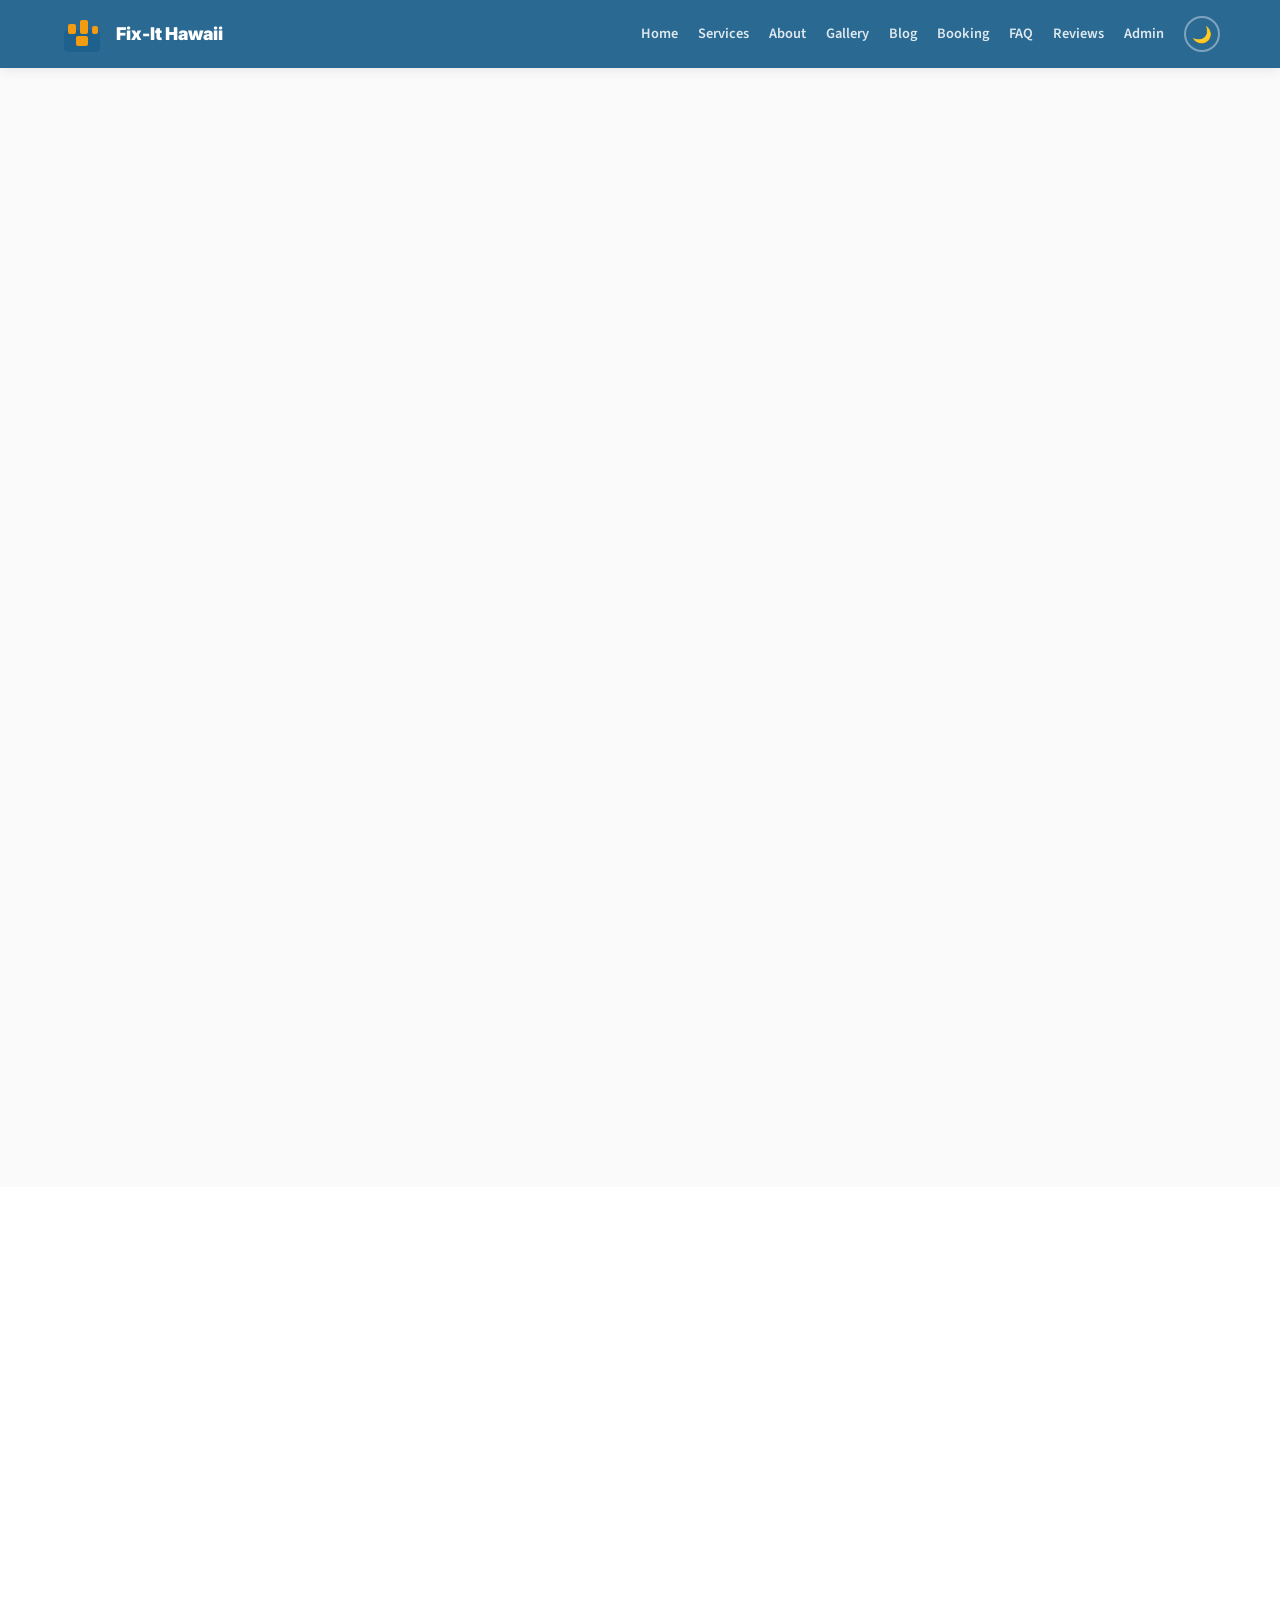
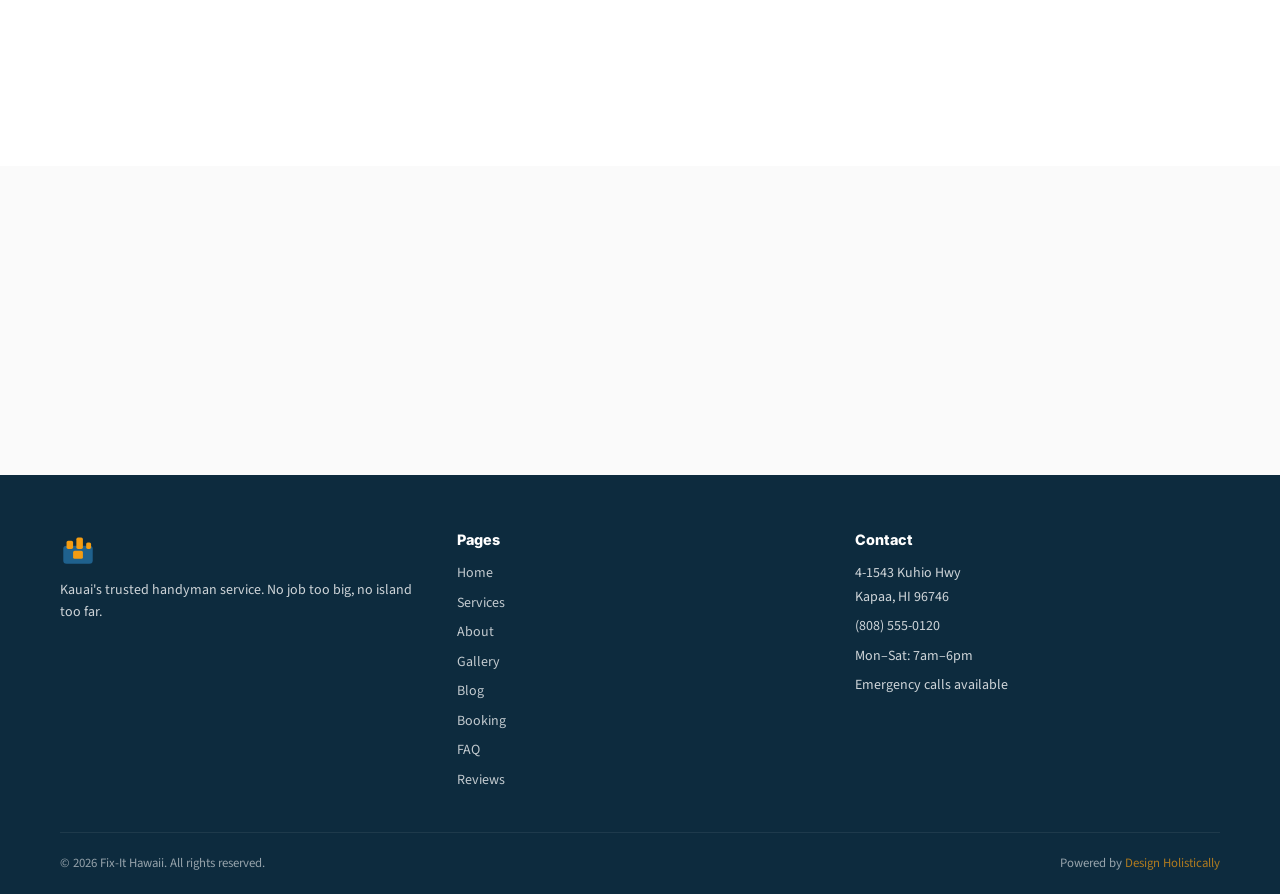
==== about.html @ 7d8e5ee3 "Initial commit: Fix-It Hawaii Handyman — Hawaii sample site (Kapaa, Kauai)" ====
<!DOCTYPE html>
<html lang="en" data-theme="light">
<head>
  <meta charset="UTF-8"/>
  <meta name="viewport" content="width=device-width, initial-scale=1.0"/>
  <title>About Us | Fix-It Hawaii — Kapaa, Kauai</title>
  <meta name="description" content="Learn about Fix-It Hawaii — Kauai's trusted handyman service based in Kapaa. Licensed, insured, and serving all of Kauai since 2009."/>
  <meta property="og:title" content="About Us | Fix-It Hawaii"/>
  <meta property="og:description" content="Learn about Fix-It Hawaii — Kauai's trusted handyman service based in Kapaa. Licensed, insured, and serving all of Kauai since 2009."/>
  <meta property="og:image" content="https://picsum.photos/1200/630?random=2001"/>
  <link rel="stylesheet" href="css/style.css"/>
  
</head>
<body>

    <header class="site-header" id="siteHeader">
      <div class="header-inner container">
        <a href="index.html" class="logo" aria-label="Fix-It Hawaii Home">
          <svg width="44" height="44" viewBox="0 0 44 44" fill="none" aria-hidden="true">
            <rect x="4" y="18" width="36" height="22" rx="4" fill="#1F618D"/>
            <rect x="8" y="12" width="8" height="10" rx="2" fill="#F39C12"/>
            <rect x="20" y="8" width="8" height="14" rx="2" fill="#F39C12"/>
            <rect x="32" y="14" width="6" height="8" rx="2" fill="#F39C12"/>
            <rect x="16" y="24" width="12" height="10" rx="2" fill="#F39C12"/>
          </svg>
          <span>Fix-It Hawaii</span>
        </a>
        <button class="hamburger" id="hamburger" aria-label="Toggle menu">
          <span></span><span></span><span></span>
        </button>
        <nav class="main-nav" id="mainNav">
          <a href="index.html">Home</a>
          <a href="services.html">Services</a>
          <a href="about.html">About</a>
          <a href="gallery.html">Gallery</a>
          <a href="blog.html">Blog</a>
          <a href="booking.html">Booking</a>
          <a href="faq.html">FAQ</a>
          <a href="reviews.html">Reviews</a>
          <a href="admin.html">Admin</a>
          <button class="dark-toggle" id="darkToggle" aria-label="Toggle dark mode">🌙</button>
        </nav>
      </div>
    </header>

    <section class="page-hero animate-in">
      <div class="container">
        <h1>About Fix-It Hawaii</h1>
        <p>Kauai's honest, hardworking handyman team — serving homeowners and property managers since 2009.</p>
      </div>
    </section>

    <section style="padding:4.5rem 0;background:var(--clr-bg)">
      <div class="container">
        <div class="about-split">
          <div class="animate-in">
            <img src="https://picsum.photos/700/520?random=2011" alt="Fix-It Hawaii team at work" loading="lazy"/>
          </div>
          <div class="about-text animate-in">
            <h2>Built on Honesty, Sustained by Craftsmanship</h2>
            <p>Fix-It Hawaii was founded in 2009 by Marcus Kahananui, a Kapaa native who grew up helping his grandfather maintain their family home on the North Shore. What started as word-of-mouth repairs for neighbors has grown into Kauai's most trusted handyman service — without losing the personal touch that started it all.</p>
            <p>Our philosophy is simple: show up when we say we will, charge what we quoted, and do work that lasts. In Hawaii's climate, that means using materials and methods specifically chosen for tropical conditions — humidity-resistant drywall compounds, salt-tolerant fasteners, and paints formulated for high-moisture environments.</p>
            <p>We serve all of Kauai — from Kapaa and Lihue to Princeville, Poipu, and Waimea. For larger renovation projects, we coordinate licensed subcontractors and manage the entire job so you only have one point of contact.</p>
            <div class="about-values">
              <div class="value-item">
                <h4>We Show Up</h4>
                <p>Confirmed appointments, on-time arrivals, every time.</p>
              </div>
              <div class="value-item">
                <h4>Honest Pricing</h4>
                <p>Free written estimates — you approve before we start.</p>
              </div>
              <div class="value-item">
                <h4>Island Knowledge</h4>
                <p>Materials and methods built for Kauai's climate.</p>
              </div>
              <div class="value-item">
                <h4>Fully Insured</h4>
                <p>Licensed in Hawaii with liability coverage on every job.</p>
              </div>
            </div>
          </div>
        </div>
      </div>
    </section>

    <section style="padding:4.5rem 0;background:var(--clr-surface)">
      <div class="container">
        <div class="section-header animate-in">
          <h2>Meet the Team</h2>
          <p>Experienced tradespeople who take pride in their work and respect your home.</p>
        </div>
        <div class="team-grid">
          <div class="team-card animate-in">
            <img src="https://picsum.photos/400/400?random=2012" alt="Marcus Kahananui — Owner" loading="lazy"/>
            <div class="team-card-body">
              <h3>Marcus Kahananui</h3>
              <p>Owner &amp; Lead Carpenter</p>
            </div>
          </div>
          <div class="team-card animate-in">
            <img src="https://picsum.photos/400/400?random=2013" alt="Kaimana Silva — Plumbing & Electrical" loading="lazy"/>
            <div class="team-card-body">
              <h3>Kaimana Silva</h3>
              <p>Plumbing &amp; Electrical</p>
            </div>
          </div>
          <div class="team-card animate-in">
            <img src="https://picsum.photos/400/400?random=2014" alt="Rosa Ferreira — Painting Specialist" loading="lazy"/>
            <div class="team-card-body">
              <h3>Rosa Ferreira</h3>
              <p>Painting Specialist</p>
            </div>
          </div>
          <div class="team-card animate-in">
            <img src="https://picsum.photos/400/400?random=2015" alt="Dani Akana — Drywall & Repairs" loading="lazy"/>
            <div class="team-card-body">
              <h3>Dani Akana</h3>
              <p>Drywall &amp; General Repairs</p>
            </div>
          </div>
        </div>
      </div>
    </section>

    <section class="cta-section animate-in">
      <div class="container cta-inner">
        <h2>Let's Fix Something Together</h2>
        <p>One call. One team. Every repair handled with care. Free estimates for all Kauai homeowners.</p>
        <a href="booking.html" class="btn btn-primary">Request a Quote</a>
      </div>
    </section>

    <footer class="site-footer">
      <div class="container">
        <div class="footer-grid">
          <div class="footer-brand">
            <svg width="36" height="36" viewBox="0 0 44 44" fill="none">
              <rect x="4" y="18" width="36" height="22" rx="4" fill="#1F618D"/>
              <rect x="8" y="12" width="8" height="10" rx="2" fill="#F39C12"/>
              <rect x="20" y="8" width="8" height="14" rx="2" fill="#F39C12"/>
              <rect x="32" y="14" width="6" height="8" rx="2" fill="#F39C12"/>
              <rect x="16" y="24" width="12" height="10" rx="2" fill="#F39C12"/>
            </svg>
            <p>Kauai's trusted handyman service. No job too big, no island too far.</p>
          </div>
          <div class="footer-links">
            <h4>Pages</h4>
            <a href="index.html">Home</a>
            <a href="services.html">Services</a>
            <a href="about.html">About</a>
            <a href="gallery.html">Gallery</a>
            <a href="blog.html">Blog</a>
            <a href="booking.html">Booking</a>
            <a href="faq.html">FAQ</a>
            <a href="reviews.html">Reviews</a>
          </div>
          <div class="footer-contact">
            <h4>Contact</h4>
            <p>4-1543 Kuhio Hwy<br>Kapaa, HI 96746</p>
            <p><a href="tel:+18085550120">(808) 555-0120</a></p>
            <p>Mon–Sat: 7am–6pm</p>
            <p>Emergency calls available</p>
          </div>
        </div>
        <div class="footer-bottom">
          <p>&copy; 2026 Fix-It Hawaii. All rights reserved.</p>
          <p>Powered by <a href="https://designholistically.com" target="_blank">Design Holistically</a></p>
        </div>
      </div>
    </footer>
    <button class="back-to-top" id="backToTop" aria-label="Back to top">↑</button>
    <script src="js/main.js"></script>
</body>
</html>
---- css/style.css ----
@import url('https://fonts.googleapis.com/css2?family=Inter:wght@400;500;600;700;800;900&family=Source+Sans+3:wght@300;400;600;700&display=swap');

/* ── CSS Custom Properties ─────────────────────────────────────────── */
:root {
  --clr-primary:   #1F618D;
  --clr-accent:    #F39C12;
  --clr-bg:        #FAFAFA;
  --clr-surface:   #FFFFFF;
  --clr-text:      #1A1A1A;
  --clr-muted:     #5A6470;
  --clr-border:    #E0E4E8;
  --clr-hero-bg:   #0D2B3E;

  --font-heading:  'Inter', sans-serif;
  --font-body:     'Source Sans 3', sans-serif;

  --radius:        8px;
  --radius-lg:     14px;
  --shadow:        0 2px 12px rgba(0,0,0,.08);
  --shadow-lg:     0 8px 32px rgba(0,0,0,.14);
  --transition:    .25s ease;
  --container:     1200px;
}

[data-theme="dark"] {
  --clr-bg:      #0D1B26;
  --clr-surface: #132233;
  --clr-text:    #F0F4F8;
  --clr-muted:   #8FA3B3;
  --clr-border:  #1F3448;
}

/* ── Reset & Base ───────────────────────────────────────────────────── */
*, *::before, *::after { box-sizing: border-box; margin: 0; padding: 0; }
html { scroll-behavior: smooth; }
body { font-family: var(--font-body); background: var(--clr-bg); color: var(--clr-text); line-height: 1.65; font-size: 1rem; transition: background var(--transition), color var(--transition); }
img { max-width: 100%; height: auto; display: block; }
a { color: var(--clr-primary); text-decoration: none; }
a:hover { text-decoration: underline; }
h1,h2,h3,h4 { font-family: var(--font-heading); font-weight: 800; line-height: 1.2; }
.container { max-width: var(--container); margin: 0 auto; padding: 0 1.25rem; }

/* ── Buttons ────────────────────────────────────────────────────────── */
.btn { display: inline-block; padding: .75rem 1.75rem; border-radius: var(--radius); font-weight: 700; font-family: var(--font-heading); cursor: pointer; border: none; transition: all var(--transition); font-size: .95rem; text-decoration: none; }
.btn-primary { background: var(--clr-accent); color: #1A1A1A; }
.btn-primary:hover { background: #E67E22; transform: translateY(-2px); box-shadow: 0 6px 18px rgba(243,156,18,.35); text-decoration: none; }
.btn-secondary { background: transparent; border: 2px solid var(--clr-primary); color: var(--clr-primary); }
.btn-secondary:hover { background: var(--clr-primary); color: #fff; text-decoration: none; }
.btn-outline { background: transparent; border: 2px solid rgba(255,255,255,.7); color: #fff; }
.btn-outline:hover { background: rgba(255,255,255,.15); text-decoration: none; }

/* ── Header ─────────────────────────────────────────────────────────── */
.site-header { position: sticky; top: 0; z-index: 100; background: rgba(31,97,141,.95); backdrop-filter: blur(12px); box-shadow: var(--shadow); }
.header-inner { display: flex; align-items: center; justify-content: space-between; height: 68px; gap: 1rem; }
.logo { display: flex; align-items: center; gap: .75rem; font-family: var(--font-heading); font-weight: 900; font-size: 1.1rem; color: #fff; text-decoration: none; }
.logo svg { flex-shrink: 0; }
.main-nav { display: flex; align-items: center; gap: 1.25rem; }
.main-nav a { color: rgba(255,255,255,.85); font-weight: 600; font-size: .9rem; transition: color var(--transition); text-decoration: none; }
.main-nav a:hover, .main-nav a.active { color: var(--clr-accent); }
.dark-toggle { background: none; border: 2px solid rgba(255,255,255,.4); border-radius: 50%; width: 36px; height: 36px; cursor: pointer; font-size: 1rem; color: #fff; transition: all var(--transition); }
.dark-toggle:hover { background: rgba(255,255,255,.15); }
.hamburger { display: none; flex-direction: column; gap: 5px; background: none; border: none; cursor: pointer; padding: .25rem; }
.hamburger span { display: block; width: 24px; height: 2px; background: #fff; transition: all var(--transition); }

@media (max-width: 900px) {
  .hamburger { display: flex; }
  .main-nav { display: none; position: absolute; top: 68px; left: 0; right: 0; background: var(--clr-primary); flex-direction: column; padding: 1.5rem 1.25rem; gap: .75rem; border-top: 1px solid rgba(255,255,255,.15); }
  .main-nav.open { display: flex; }
  .main-nav a { font-size: 1.1rem; padding: .5rem 0; }
}

/* ── Hero ───────────────────────────────────────────────────────────── */
.hero { background: var(--clr-hero-bg); color: #fff; padding: 5rem 0 4rem; position: relative; overflow: hidden; }
.hero::before { content: ''; position: absolute; inset: 0; background: linear-gradient(135deg, rgba(31,97,141,.9) 0%, rgba(13,43,62,.95) 100%); }
.hero-inner { position: relative; z-index: 1; display: grid; gap: 3rem; align-items: center; }
@media(min-width:900px){ .hero-inner { grid-template-columns: 1fr 1fr; } }
.hero-content .eyebrow { display: inline-block; background: var(--clr-accent); color: #1A1A1A; padding: .3rem .9rem; border-radius: 2rem; font-size: .8rem; font-weight: 700; margin-bottom: 1rem; letter-spacing: .04em; text-transform: uppercase; }
.hero h1 { font-size: clamp(2rem, 5vw, 3.2rem); font-weight: 900; margin-bottom: 1rem; line-height: 1.1; }
.hero h1 span { color: var(--clr-accent); }
.hero-sub { font-size: 1.15rem; opacity: .9; margin-bottom: 2rem; max-width: 500px; }
.hero-btns { display: flex; gap: 1rem; flex-wrap: wrap; }
.hero-img img { border-radius: var(--radius-lg); box-shadow: 0 20px 60px rgba(0,0,0,.4); width: 100%; }
.hero-badges { display: flex; gap: 1rem; flex-wrap: wrap; margin-top: 1.75rem; }
.hero-badge { background: rgba(255,255,255,.1); border: 1px solid rgba(255,255,255,.2); border-radius: var(--radius); padding: .5rem 1rem; font-size: .8rem; font-weight: 600; color: rgba(255,255,255,.9); }

/* ── Page Hero ──────────────────────────────────────────────────────── */
.page-hero { background: var(--clr-hero-bg); color: #fff; padding: 4rem 0 3rem; text-align: center; }
.page-hero h1 { font-size: clamp(1.75rem, 4vw, 2.8rem); margin-bottom: .75rem; }
.page-hero p { font-size: 1.1rem; opacity: .85; max-width: 600px; margin: 0 auto; }
.page-hero .blog-tag { background: var(--clr-accent); color: #1A1A1A; padding: .3rem .9rem; border-radius: 2rem; font-size: .8rem; font-weight: 700; display: inline-block; margin-bottom: .75rem; }
.page-hero .post-meta { margin-top: .75rem; opacity: .7; font-size: .9rem; }
.page-hero .rating-summary { margin-bottom: 1rem; }
.page-hero .rating-big { font-size: 4rem; font-weight: 900; line-height: 1; color: var(--clr-accent); }
.page-hero .rating-stars { font-size: 1.5rem; color: var(--clr-accent); margin: .25rem 0; }

/* ── Sections ───────────────────────────────────────────────────────── */
section { padding: 4.5rem 0; }

/* ── Services Overview ──────────────────────────────────────────────── */
.services-overview { background: var(--clr-bg); }
.section-header { text-align: center; margin-bottom: 3rem; }
.section-header h2 { font-size: clamp(1.6rem, 3.5vw, 2.4rem); margin-bottom: .75rem; }
.section-header p { color: var(--clr-muted); max-width: 580px; margin: 0 auto; }
.services-grid { display: grid; grid-template-columns: repeat(auto-fit, minmax(240px, 1fr)); gap: 1.5rem; }
.service-card { background: var(--clr-surface); border-radius: var(--radius-lg); padding: 2rem 1.5rem; border: 2px solid transparent; transition: all var(--transition); box-shadow: var(--shadow); }
.service-card:hover { border-color: var(--clr-accent); transform: translateY(-4px); box-shadow: var(--shadow-lg); }
.service-icon { font-size: 2.5rem; margin-bottom: 1rem; }
.service-card h3 { font-size: 1.1rem; margin-bottom: .5rem; color: var(--clr-primary); }
.service-card p { font-size: .9rem; color: var(--clr-muted); }
.service-price { display: inline-block; margin-top: .75rem; font-weight: 700; color: var(--clr-accent); font-size: .9rem; background: rgba(243,156,18,.12); padding: .2rem .7rem; border-radius: 2rem; }

/* ── Services Page ──────────────────────────────────────────────────── */
.services-detail-grid { display: grid; gap: 2rem; }
@media(min-width:768px){ .services-detail-grid { grid-template-columns: 1fr 1fr; } }
.service-detail-card { background: var(--clr-surface); border-radius: var(--radius-lg); overflow: hidden; box-shadow: var(--shadow); border-top: 4px solid var(--clr-accent); }
.service-detail-card img { width: 100%; height: 220px; object-fit: cover; }
.service-detail-body { padding: 1.75rem; }
.service-detail-body h2 { font-size: 1.3rem; margin-bottom: .5rem; }
.service-detail-body p { color: var(--clr-muted); margin-bottom: 1rem; }
.service-includes { list-style: none; }
.service-includes li { padding: .3rem 0; font-size: .9rem; }
.service-includes li::before { content: '✓ '; color: var(--clr-accent); font-weight: 700; }
.service-price-tag { font-size: 1.5rem; font-weight: 900; color: var(--clr-primary); margin-top: 1rem; }

/* ── Why Us ────────────────────────────────────────────────────────── */
.why-us { background: var(--clr-surface); }
.why-grid { display: grid; gap: 1.5rem; grid-template-columns: repeat(auto-fit, minmax(220px, 1fr)); }
.why-card { text-align: center; padding: 2rem 1.5rem; background: var(--clr-bg); border-radius: var(--radius-lg); }
.why-icon { font-size: 2.5rem; margin-bottom: 1rem; }
.why-card h3 { font-size: 1.05rem; margin-bottom: .5rem; color: var(--clr-primary); }
.why-card p { font-size: .875rem; color: var(--clr-muted); }

/* ── Testimonials ───────────────────────────────────────────────────── */
.testimonials { background: var(--clr-primary); color: #fff; }
.testimonials .section-header h2 { color: #fff; }
.testimonials .section-header p { color: rgba(255,255,255,.75); }
.testi-grid { display: grid; gap: 1.5rem; grid-template-columns: repeat(auto-fit, minmax(280px, 1fr)); }
.testi-card { background: rgba(255,255,255,.1); border: 1px solid rgba(255,255,255,.2); border-radius: var(--radius-lg); padding: 1.75rem; }
.testi-stars { color: var(--clr-accent); font-size: 1rem; margin-bottom: .75rem; }
.testi-text { font-style: italic; opacity: .9; margin-bottom: 1rem; line-height: 1.6; }
.testi-author { display: flex; align-items: center; gap: .75rem; }
.testi-photo { width: 48px; height: 48px; border-radius: 50%; object-fit: cover; border: 2px solid var(--clr-accent); }
.testi-name { font-weight: 700; font-size: .9rem; }
.testi-loc { font-size: .8rem; opacity: .7; }

/* ── CTA Section ────────────────────────────────────────────────────── */
.cta-section { background: var(--clr-accent); }
.cta-inner { text-align: center; }
.cta-inner h2 { font-size: clamp(1.6rem, 3vw, 2.2rem); margin-bottom: .75rem; color: #1A1A1A; }
.cta-inner p { color: rgba(0,0,0,.7); margin-bottom: 2rem; font-size: 1.1rem; }
.cta-inner .btn-primary { background: var(--clr-primary); color: #fff; }
.cta-inner .btn-primary:hover { background: #154360; }

/* ── About ──────────────────────────────────────────────────────────── */
.about-split { display: grid; gap: 3rem; align-items: center; }
@media(min-width:768px){ .about-split { grid-template-columns: 1fr 1fr; } }
.about-split img { border-radius: var(--radius-lg); box-shadow: var(--shadow-lg); width: 100%; }
.about-text h2 { font-size: clamp(1.5rem, 3vw, 2rem); margin-bottom: 1rem; }
.about-text p { color: var(--clr-muted); margin-bottom: 1rem; }
.about-values { display: grid; gap: 1.25rem; margin-top: 2rem; grid-template-columns: 1fr 1fr; }
.value-item { background: var(--clr-surface); border-radius: var(--radius); padding: 1.25rem; border-left: 4px solid var(--clr-accent); box-shadow: var(--shadow); }
.value-item h4 { font-size: .95rem; margin-bottom: .25rem; color: var(--clr-primary); }
.value-item p { font-size: .85rem; color: var(--clr-muted); }
.team-grid { display: grid; gap: 1.5rem; grid-template-columns: repeat(auto-fit, minmax(200px, 1fr)); margin-top: 3rem; }
.team-card { background: var(--clr-surface); border-radius: var(--radius-lg); overflow: hidden; text-align: center; box-shadow: var(--shadow); }
.team-card img { width: 100%; height: 220px; object-fit: cover; }
.team-card-body { padding: 1.25rem; }
.team-card-body h3 { font-size: 1.05rem; }
.team-card-body p { font-size: .85rem; color: var(--clr-muted); }

/* ── Gallery ────────────────────────────────────────────────────────── */
.gallery-masonry { columns: 1; gap: 1.25rem; }
@media(min-width:600px){ .gallery-masonry { columns: 2; } }
@media(min-width:900px){ .gallery-masonry { columns: 3; } }
.gallery-item { position: relative; break-inside: avoid; margin-bottom: 1.25rem; border-radius: var(--radius); overflow: hidden; }
.gallery-item img { width: 100%; display: block; transition: transform .4s; }
.gallery-item:hover img { transform: scale(1.05); }
.gallery-overlay { position: absolute; bottom: 0; left: 0; right: 0; background: linear-gradient(transparent, rgba(31,97,141,.9)); color: #fff; padding: 1.25rem; transform: translateY(100%); transition: transform .3s; }
.gallery-item:hover .gallery-overlay { transform: translateY(0); }
.gallery-overlay h3 { font-size: 1rem; margin-bottom: .25rem; }
.gallery-overlay p { font-size: .85rem; opacity: .9; }

/* ── Blog ───────────────────────────────────────────────────────────── */
.blog-grid { display: grid; gap: 2rem; grid-template-columns: repeat(auto-fit, minmax(300px, 1fr)); }
.blog-card { background: var(--clr-surface); border-radius: var(--radius-lg); overflow: hidden; box-shadow: var(--shadow); transition: transform var(--transition), box-shadow var(--transition); }
.blog-card:hover { transform: translateY(-4px); box-shadow: var(--shadow-lg); }
.blog-card img { width: 100%; height: 210px; object-fit: cover; }
.blog-card-body { padding: 1.5rem; }
.blog-tag { display: inline-block; background: rgba(243,156,18,.15); color: #B7770D; font-size: .75rem; font-weight: 700; padding: .2rem .7rem; border-radius: 2rem; margin-bottom: .75rem; text-transform: uppercase; letter-spacing: .04em; }
.blog-card-body h2 { font-size: 1.1rem; margin-bottom: .5rem; line-height: 1.4; }
.blog-card-body h2 a { color: var(--clr-text); }
.blog-card-body h2 a:hover { color: var(--clr-primary); text-decoration: none; }
.blog-card-body p { font-size: .9rem; color: var(--clr-muted); margin-bottom: 1rem; }
.read-more { font-weight: 700; color: var(--clr-primary); font-size: .875rem; }
.read-more:hover { text-decoration: underline; }

/* ── Blog Post ──────────────────────────────────────────────────────── */
.blog-post-layout { display: grid; gap: 3rem; padding-top: 3rem; padding-bottom: 3rem; }
@media(min-width:900px){ .blog-post-layout { grid-template-columns: 1fr 300px; } }
.post-content { font-size: 1.05rem; line-height: 1.8; }
.post-content h2 { font-size: 1.5rem; margin: 2rem 0 .75rem; color: var(--clr-primary); }
.post-content p { margin-bottom: 1.25rem; color: var(--clr-text); }
.post-content strong { color: var(--clr-text); }
.post-hero-img { border-radius: var(--radius-lg); margin-bottom: 2rem; width: 100%; }
.post-footer { display: flex; gap: 1rem; flex-wrap: wrap; margin-top: 2rem; padding-top: 1.5rem; border-top: 1px solid var(--clr-border); }
.post-sidebar .sidebar-card { background: var(--clr-surface); border-radius: var(--radius-lg); padding: 1.5rem; margin-bottom: 1.5rem; box-shadow: var(--shadow); }
.post-sidebar .sidebar-card h3 { font-size: 1rem; margin-bottom: .75rem; }
.post-sidebar .sidebar-card p { font-size: .875rem; color: var(--clr-muted); margin-bottom: 1rem; }
.sidebar-link { display: block; color: var(--clr-primary); font-size: .875rem; padding: .4rem 0; border-bottom: 1px solid var(--clr-border); }
.sidebar-link:last-child { border-bottom: none; }

/* ── Booking ────────────────────────────────────────────────────────── */
.booking-section { padding: 3rem 0 5rem; }
.booking-wrapper { max-width: 720px; margin: 0 auto; }
.step-indicators { display: flex; align-items: center; justify-content: center; margin-bottom: 2.5rem; gap: 0; }
.step-item { display: flex; flex-direction: column; align-items: center; gap: .3rem; }
.step-dot { width: 36px; height: 36px; border-radius: 50%; background: var(--clr-border); color: var(--clr-muted); font-weight: 700; font-size: .875rem; display: flex; align-items: center; justify-content: center; transition: all var(--transition); }
.step-item.active .step-dot { background: var(--clr-primary); color: #fff; }
.step-item span { font-size: .75rem; color: var(--clr-muted); font-weight: 600; }
.step-line { flex: 1; height: 2px; background: var(--clr-border); min-width: 40px; margin-bottom: 1.2rem; }
.form-step { display: none; }
.form-step.active { display: block; animation: fadeIn .3s ease; }
@keyframes fadeIn { from{opacity:0;transform:translateY(10px)} to{opacity:1;transform:translateY(0)} }
.booking-form h2 { font-size: 1.4rem; margin-bottom: 1.5rem; color: var(--clr-primary); }
.form-group { margin-bottom: 1.25rem; }
.form-group label { display: block; font-weight: 600; margin-bottom: .4rem; font-size: .9rem; }
.form-group input, .form-group select, .form-group textarea { width: 100%; padding: .75rem 1rem; border: 2px solid var(--clr-border); border-radius: var(--radius); font-family: var(--font-body); font-size: 1rem; background: var(--clr-surface); color: var(--clr-text); transition: border-color var(--transition); }
.form-group input:focus, .form-group select:focus, .form-group textarea:focus { outline: none; border-color: var(--clr-primary); }
.form-row { display: grid; gap: 1rem; grid-template-columns: 1fr 1fr; }
.form-nav { display: flex; gap: 1rem; justify-content: flex-end; margin-top: 1.5rem; }
.service-select-grid { display: grid; gap: 1rem; grid-template-columns: repeat(auto-fill, minmax(200px, 1fr)); margin-bottom: 1rem; }
.service-option input { display: none; }
.service-opt-card { background: var(--clr-surface); border: 2px solid var(--clr-border); border-radius: var(--radius); padding: 1.25rem 1rem; text-align: center; cursor: pointer; transition: all var(--transition); }
.service-option input:checked + .service-opt-card { border-color: var(--clr-accent); background: rgba(243,156,18,.08); }
.service-opt-card:hover { border-color: var(--clr-primary); }
.svc-icon { font-size: 1.75rem; display: block; margin-bottom: .5rem; }
.confirmation-card { background: var(--clr-surface); border-radius: var(--radius-lg); padding: 2rem; border: 2px solid var(--clr-accent); }
.summary-grid { display: grid; gap: .75rem; margin-bottom: 1.25rem; }
.summary-row { display: flex; gap: 1rem; font-size: .95rem; }
.summary-row strong { min-width: 120px; color: var(--clr-muted); }
.confirm-note { font-size: .875rem; color: var(--clr-muted); margin-top: 1rem; }
.success-message { text-align: center; padding: 3rem 1rem; }
.success-icon { font-size: 4rem; margin-bottom: 1rem; }
.success-message h2 { font-size: 1.75rem; margin-bottom: .75rem; }
.success-message p { color: var(--clr-muted); margin-bottom: 2rem; }

/* ── FAQ ────────────────────────────────────────────────────────────── */
.faq-list { max-width: 800px; margin: 0 auto; }
.faq-item { border: 1px solid var(--clr-border); border-radius: var(--radius); margin-bottom: 1rem; overflow: hidden; background: var(--clr-surface); }
.faq-question { width: 100%; text-align: left; padding: 1.25rem 1.5rem; background: none; border: none; font-family: var(--font-heading); font-weight: 700; font-size: 1rem; color: var(--clr-text); cursor: pointer; display: flex; justify-content: space-between; align-items: center; gap: 1rem; }
.faq-icon { font-size: 1.25rem; color: var(--clr-accent); transition: transform var(--transition); flex-shrink: 0; }
.faq-item.open .faq-icon { transform: rotate(45deg); }
.faq-answer { display: none; padding: 0 1.5rem 1.25rem; }
.faq-item.open .faq-answer { display: block; }
.faq-answer p { color: var(--clr-muted); line-height: 1.7; }

/* ── Reviews ────────────────────────────────────────────────────────── */
.reviews-grid { display: grid; gap: 1.5rem; grid-template-columns: repeat(auto-fit, minmax(280px, 1fr)); }
.review-card { background: var(--clr-surface); border-radius: var(--radius-lg); padding: 1.75rem; box-shadow: var(--shadow); border-top: 3px solid var(--clr-accent); }
.reviewer-info { display: flex; align-items: center; gap: 1rem; margin-bottom: 1rem; }
.reviewer-photo { width: 56px; height: 56px; border-radius: 50%; object-fit: cover; border: 3px solid var(--clr-accent); }
.reviewer-info h3 { font-size: 1rem; margin-bottom: .2rem; }
.review-stars { color: #F1C40F; font-size: 1rem; }
.review-service { font-size: .75rem; color: var(--clr-muted); font-weight: 600; }
.review-text { font-style: italic; color: var(--clr-muted); line-height: 1.7; font-size: .95rem; }

/* ── Footer ─────────────────────────────────────────────────────────── */
.site-footer { background: #0D2B3E; color: rgba(255,255,255,.8); padding: 3.5rem 0 0; }
.footer-grid { display: grid; gap: 2rem; grid-template-columns: repeat(auto-fit, minmax(180px, 1fr)); margin-bottom: 2.5rem; }
.footer-brand { display: flex; flex-direction: column; gap: .75rem; }
.footer-brand svg { flex-shrink: 0; }
.footer-brand p { font-size: .875rem; line-height: 1.6; }
.footer-links, .footer-contact { display: flex; flex-direction: column; gap: .4rem; }
.footer-links h4, .footer-contact h4 { color: #fff; font-size: .9rem; margin-bottom: .5rem; font-family: var(--font-heading); }
.footer-links a { color: rgba(255,255,255,.75); font-size: .875rem; text-decoration: none; transition: color var(--transition); }
.footer-links a:hover { color: var(--clr-accent); }
.footer-contact p { font-size: .875rem; }
.footer-contact a { color: rgba(255,255,255,.8); }
.footer-contact a:hover { color: var(--clr-accent); }
.footer-bottom { border-top: 1px solid rgba(255,255,255,.1); padding: 1.25rem 0; display: flex; justify-content: space-between; flex-wrap: wrap; gap: .5rem; font-size: .8rem; opacity: .7; }
.footer-bottom a { color: var(--clr-accent); }

/* ── Back to Top ────────────────────────────────────────────────────── */
.back-to-top { position: fixed; bottom: 1.5rem; right: 1.5rem; width: 44px; height: 44px; background: var(--clr-primary); color: #fff; border: none; border-radius: 50%; font-size: 1.1rem; cursor: pointer; box-shadow: var(--shadow-lg); opacity: 0; transform: translateY(20px); transition: all var(--transition); z-index: 99; }
.back-to-top.visible { opacity: 1; transform: translateY(0); }
.back-to-top:hover { background: var(--clr-accent); color: #1A1A1A; }

/* ── Scroll Animations ──────────────────────────────────────────────── */
.animate-in { opacity: 0; transform: translateY(24px); transition: opacity .6s ease, transform .6s ease; }
.animate-in.visible { opacity: 1; transform: translateY(0); }

/* ── Schema.org visually hidden ─────────────────────────────────────── */
.sr-only { position:absolute;width:1px;height:1px;padding:0;margin:-1px;overflow:hidden;clip:rect(0,0,0,0);white-space:nowrap;border:0; }
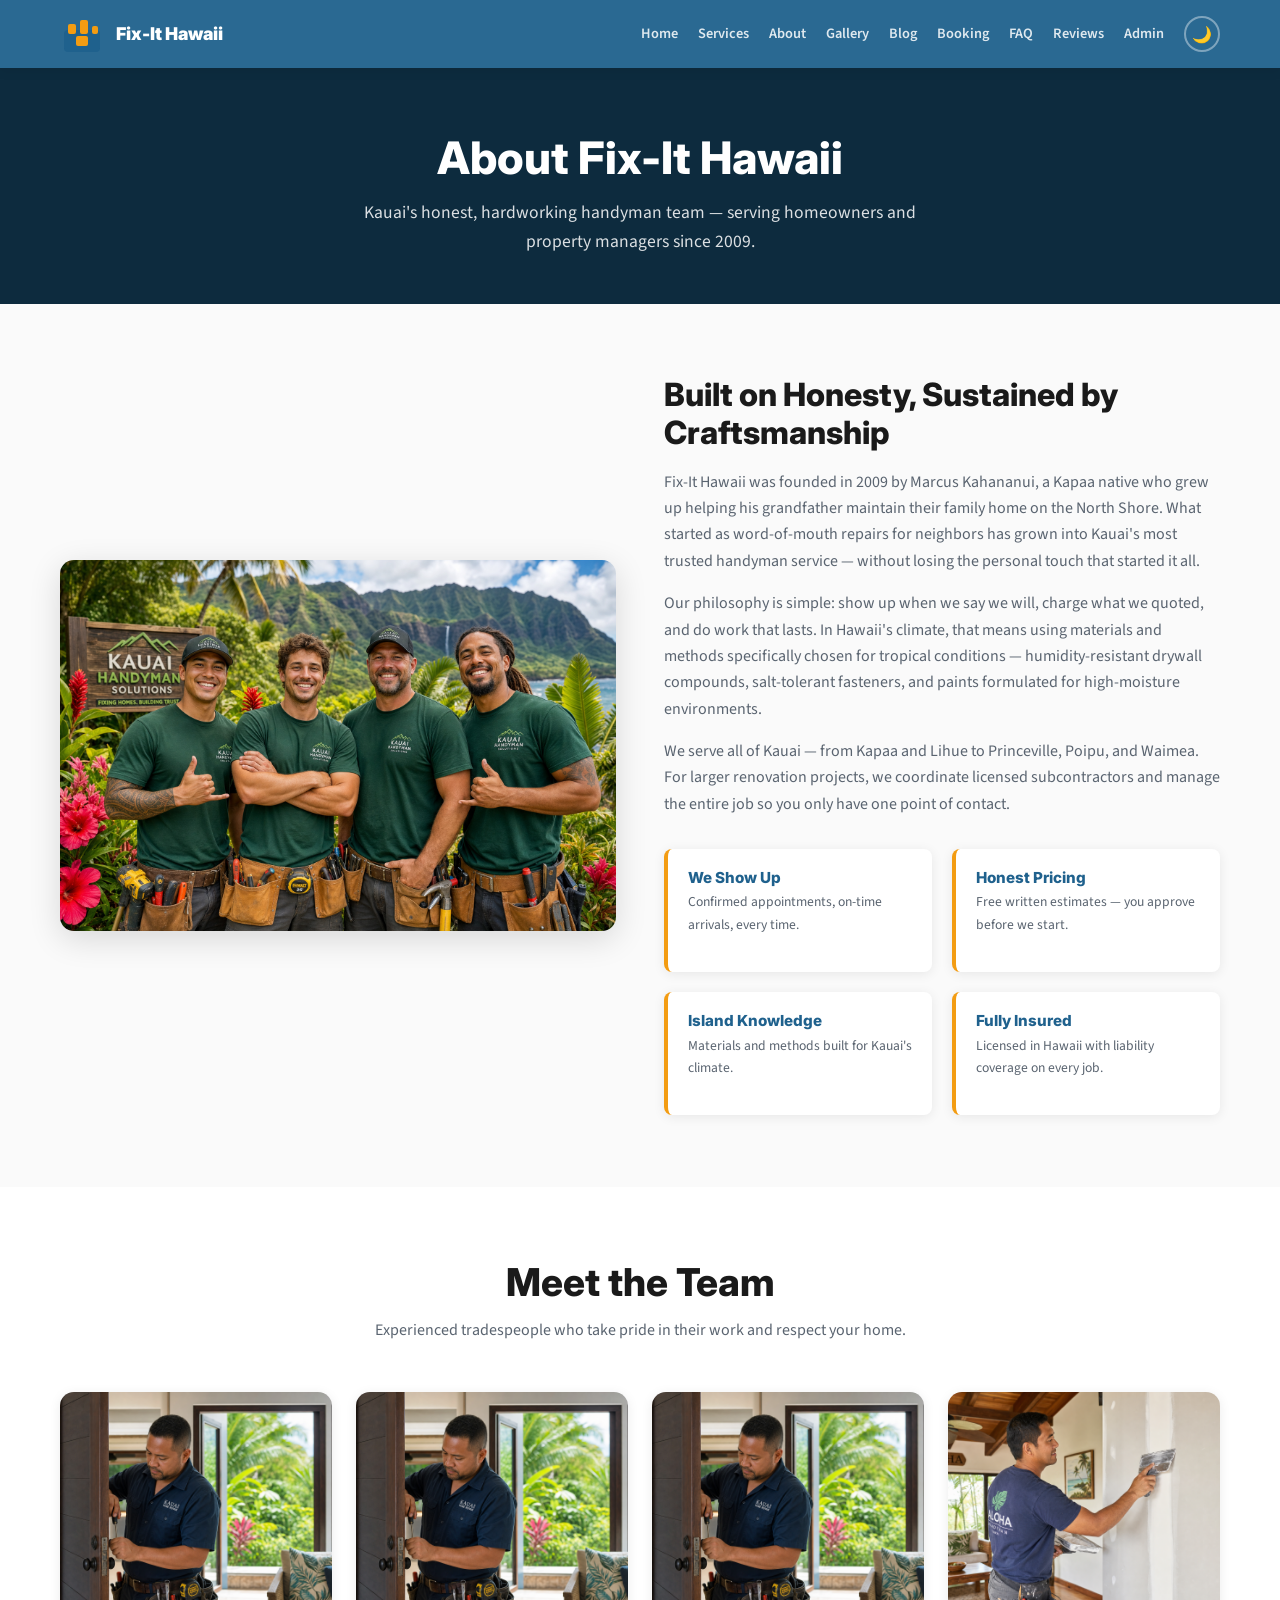
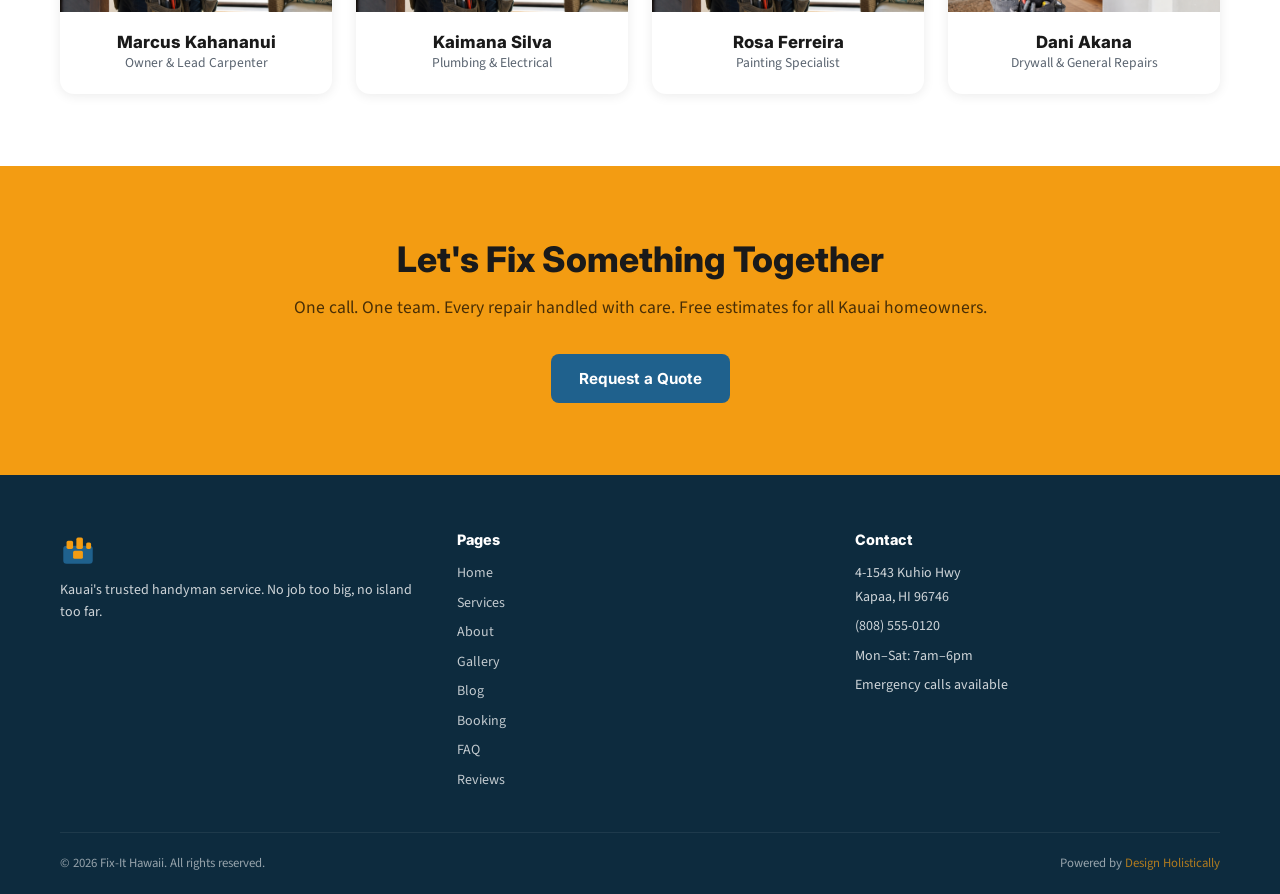
==== commit 2efd2868: "feat: replace all picsum placeholders with AI-generated photorealistic images" ====
--- a/about.html
+++ b/about.html
@@ -7,9 +7,13 @@
   <meta name="description" content="Learn about Fix-It Hawaii — Kauai's trusted handyman service based in Kapaa. Licensed, insured, and serving all of Kauai since 2009."/>
   <meta property="og:title" content="About Us | Fix-It Hawaii"/>
   <meta property="og:description" content="Learn about Fix-It Hawaii — Kauai's trusted handyman service based in Kapaa. Licensed, insured, and serving all of Kauai since 2009."/>
-  <meta property="og:image" content="https://picsum.photos/1200/630?random=2001"/>
+  <meta property="og:image" content="images/hero.png"/>
   <link rel="stylesheet" href="css/style.css"/>
   
+  <link rel="icon" type="image/x-icon" href="images/favicon.ico">
+  <link rel="icon" type="image/png" sizes="32x32" href="images/favicon-32x32.png">
+  <link rel="icon" type="image/png" sizes="16x16" href="images/favicon-16x16.png">
+  <link rel="apple-touch-icon" sizes="180x180" href="images/apple-touch-icon.png">
 </head>
 <body>
 
@@ -54,7 +58,7 @@
       <div class="container">
         <div class="about-split">
           <div class="animate-in">
-            <img src="https://picsum.photos/700/520?random=2011" alt="Fix-It Hawaii team at work" loading="lazy"/>
+            <img src="images/about.png" alt="Fix-It Hawaii team at work" loading="lazy"/>
           </div>
           <div class="about-text animate-in">
             <h2>Built on Honesty, Sustained by Craftsmanship</h2>
@@ -92,28 +96,28 @@
         </div>
         <div class="team-grid">
           <div class="team-card animate-in">
-            <img src="https://picsum.photos/400/400?random=2012" alt="Marcus Kahananui — Owner" loading="lazy"/>
+            <img src="images/hero.png" alt="Marcus Kahananui — Owner" loading="lazy"/>
             <div class="team-card-body">
               <h3>Marcus Kahananui</h3>
               <p>Owner &amp; Lead Carpenter</p>
             </div>
           </div>
           <div class="team-card animate-in">
-            <img src="https://picsum.photos/400/400?random=2013" alt="Kaimana Silva — Plumbing & Electrical" loading="lazy"/>
+            <img src="images/hero.png" alt="Kaimana Silva — Plumbing & Electrical" loading="lazy"/>
             <div class="team-card-body">
               <h3>Kaimana Silva</h3>
               <p>Plumbing &amp; Electrical</p>
             </div>
           </div>
           <div class="team-card animate-in">
-            <img src="https://picsum.photos/400/400?random=2014" alt="Rosa Ferreira — Painting Specialist" loading="lazy"/>
+            <img src="images/hero.png" alt="Rosa Ferreira — Painting Specialist" loading="lazy"/>
             <div class="team-card-body">
               <h3>Rosa Ferreira</h3>
               <p>Painting Specialist</p>
             </div>
           </div>
           <div class="team-card animate-in">
-            <img src="https://picsum.photos/400/400?random=2015" alt="Dani Akana — Drywall & Repairs" loading="lazy"/>
+            <img src="images/service-drywall.png" alt="Dani Akana — Drywall & Repairs" loading="lazy"/>
             <div class="team-card-body">
               <h3>Dani Akana</h3>
               <p>Drywall &amp; General Repairs</p>
--- a/css/style.css
+++ b/css/style.css
@@ -70,9 +70,9 @@
 }
 
 /* ── Hero ───────────────────────────────────────────────────────────── */
-.hero { background: var(--clr-hero-bg); color: #fff; padding: 5rem 0 4rem; position: relative; overflow: hidden; }
-.hero::before { content: ''; position: absolute; inset: 0; background: linear-gradient(135deg, rgba(31,97,141,.9) 0%, rgba(13,43,62,.95) 100%); }
-.hero-inner { position: relative; z-index: 1; display: grid; gap: 3rem; align-items: center; }
+.hero { background: transparent; color: #fff; padding: 5rem 0 4rem; position: relative; overflow: hidden; min-height: 90vh; display: flex; align-items: center; }
+/* hero::before removed — using hero-overlay div instead */
+.hero-inner { position: relative; z-index: 2; display: grid; gap: 3rem; align-items: center; }
 @media(min-width:900px){ .hero-inner { grid-template-columns: 1fr 1fr; } }
 .hero-content .eyebrow { display: inline-block; background: var(--clr-accent); color: #1A1A1A; padding: .3rem .9rem; border-radius: 2rem; font-size: .8rem; font-weight: 700; margin-bottom: 1rem; letter-spacing: .04em; text-transform: uppercase; }
 .hero h1 { font-size: clamp(2rem, 5vw, 3.2rem); font-weight: 900; margin-bottom: 1rem; line-height: 1.1; }
@@ -291,3 +291,17 @@
 
 /* ── Schema.org visually hidden ─────────────────────────────────────── */
 .sr-only { position:absolute;width:1px;height:1px;padding:0;margin:-1px;overflow:hidden;clip:rect(0,0,0,0);white-space:nowrap;border:0; }
+
+/* Hero background image */
+.hero { position: relative; overflow: hidden; min-height: 90vh; display: flex; align-items: center; }
+.hero-bg { position: absolute; inset: 0; z-index: 0; }
+.hero-bg img { width: 100%; height: 100%; object-fit: cover; }
+.hero-overlay { position: absolute; inset: 0; z-index: 1; background: linear-gradient(135deg, rgba(10,40,70,0.72) 0%, rgba(10,40,70,0.45) 100%); }
+.hero .container, .hero-content { position: relative; z-index: 2; }
+
+.hero, .hero h1, .hero p, .hero-content { color: #fff !important; }
+
+[data-theme="dark"] .hero { background: transparent !important; }
+[data-theme="dark"] .hero-bg img { opacity: 1; }
+
+.hero h1, .hero p, .hero-content, .hero .eyebrow-label, .hero .tag { color: #fff !important; }
